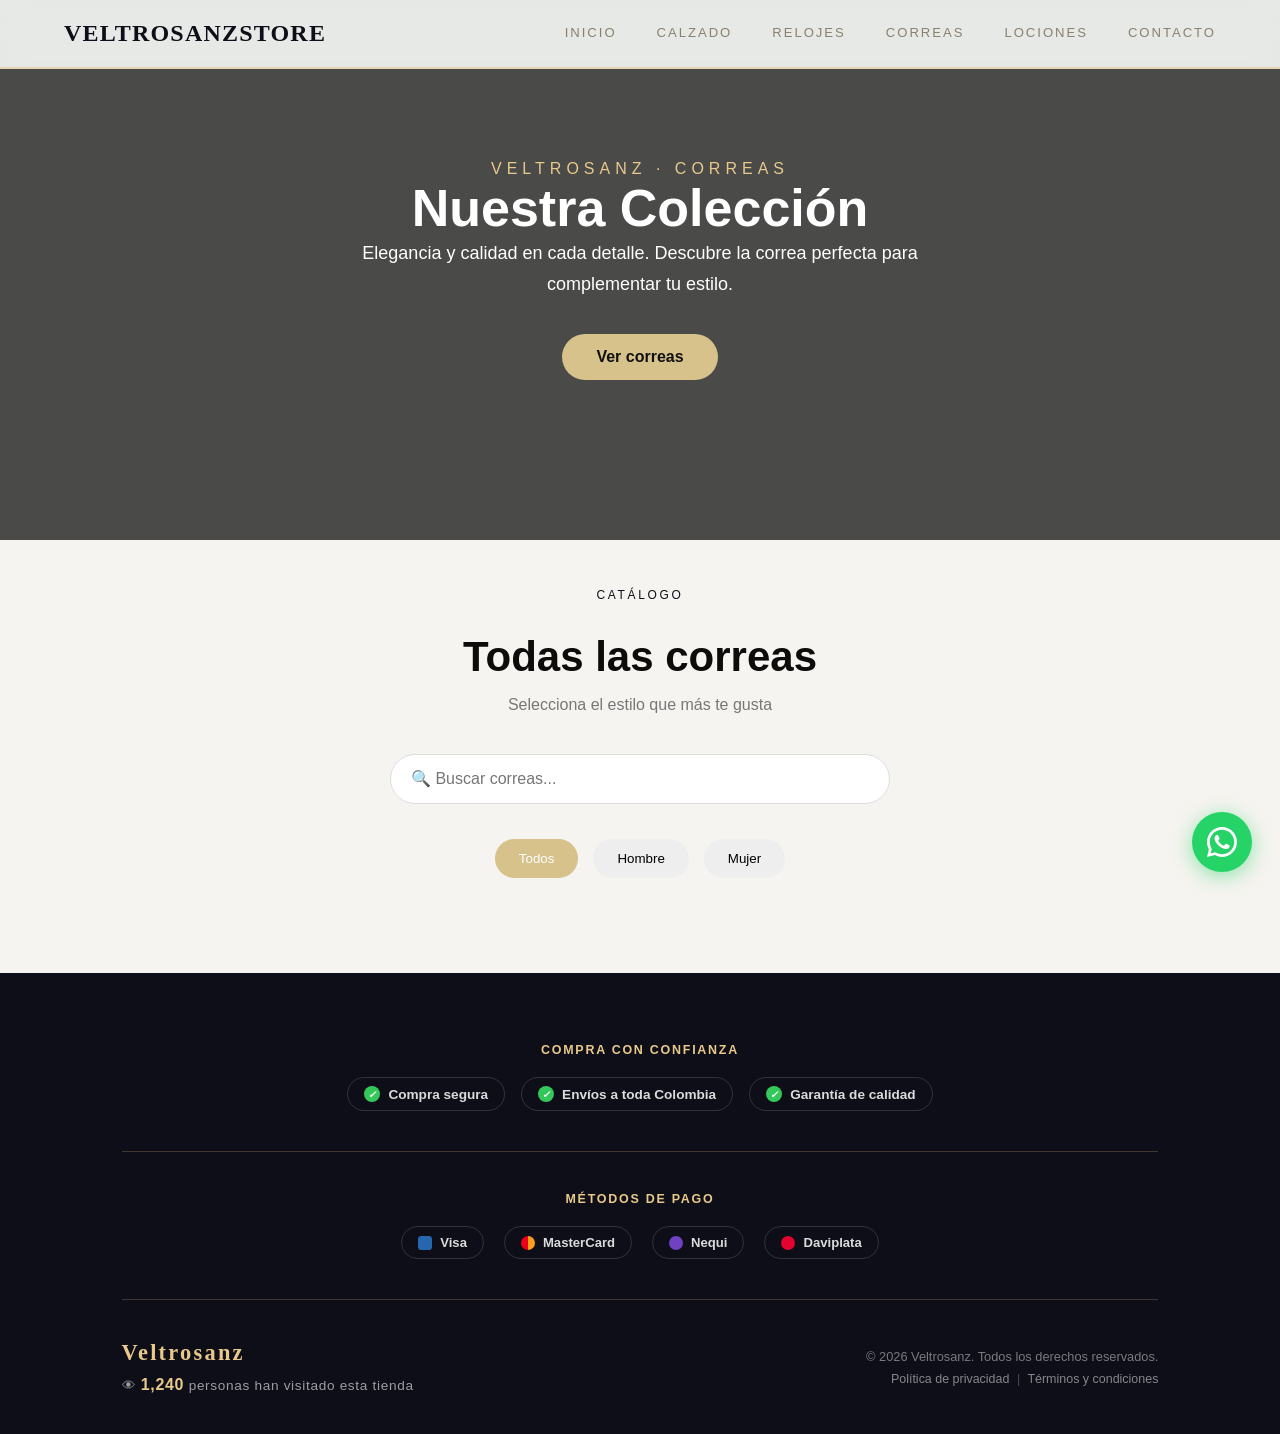
==== correas.html @ b8c17ae1 "Categoria correas integrada en el catalogo" ====
<!DOCTYPE html>
<html lang="es">

<head>
    <meta charset="UTF-8">
    <meta name="viewport" content="width=device-width, initial-scale=1.0">
    <title>Correas | Veltrosanz</title>
    <link rel="stylesheet" href="style.css">
    <link rel="stylesheet" href="https://cdnjs.cloudflare.com/ajax/libs/font-awesome/6.5.2/css/all.min.css">
</head>

<body>

    <!-- ===== NAVBAR ===== -->
    <header class="navbar-wrapper">
        <a href="index.html" class="logo">VELTROSANZSTORE</a>
        <span class="menu-icono" id="menu-btn">☰ Menú</span>
        <nav class="navbar" id="menu-nav" aria-label="Navegación principal">
            <ul>
                <li><a href="index.html">Inicio</a></li>
                <li><a href="calzado.html">Calzado</a></li>
                <li><a href="relojes.html">Relojes</a></li>
                <li><a href="correas.html" class="active">Correas</a></li>

                <li><a href="lociones.html">Lociones</a></li>
                <li><a href="https://wa.me/573118378752" target="_blank">Contacto</a></li>
            </ul>
        </nav>
    </header>

    <!-- ===== BANNER ===== -->
    <section class="category-banner" style="
        background: linear-gradient(rgba(0,0,0,.45), rgba(0,0,0,.45)),
        url('images/imagenes correas/correa-01.jpg');
        background-size: cover;
        background-position: center;">
        <div class="category-content">
            <span>Veltrosanz · Correas</span>
            <h1>Nuestra Colección</h1>
            <p>Elegancia y calidad en cada detalle. Descubre la correa perfecta para complementar tu estilo.</p>
            <a href="#catalogo-correas" class="btn-banner">Ver correas</a>
        </div>
    </section>

    <!-- ===== CATÁLOGO ===== -->
    <section class="catalogo" id="catalogo-correas">
        <div class="catalogo-header">
            <span class="section-label">Catálogo</span>
            <h2>Todas las correas</h2>
            <p>Selecciona el estilo que más te gusta</p>
        </div>

        <div class="buscar">
            <input type="text" id="buscador" placeholder="🔍 Buscar correas..." oninput="filtrarPorBusqueda()">
        </div>

        <div class="filtros">
            <button class="filtro-btn active" data-categoria="todos" onclick="filtrar(this,'todos')">Todos</button>
            <button class="filtro-btn" data-categoria="hombre" onclick="filtrar(this,'hombre')">Hombre</button>
            <button class="filtro-btn" data-categoria="mujer" onclick="filtrar(this,'mujer')">Mujer</button>
        </div>

        <!-- Las tarjetas se generan automáticamente desde script.js (ver productoscorreas) -->
        <div class="productos-grid" id="productos-grid" data-tipo="correas"></div>
    </section>

    <!-- ===== FOOTER ===== -->
    <footer class="footer" id="contacto">
        <div class="footer-container container">

            <div class="footer-section footer-trust">
                <h5>Compra con confianza</h5>
                <div class="footer-trust-items">
                    <span class="trust-badge"><i class="trust-icon"></i>Compra segura</span>
                    <span class="trust-badge"><i class="trust-icon"></i>Envíos a toda Colombia</span>
                    <span class="trust-badge"><i class="trust-icon"></i>Garantía de calidad</span>
                </div>
            </div>

            <div class="footer-divider"></div>

            <div class="footer-section footer-payment">
                <h5>Métodos de pago</h5>
                <div class="footer-payment-items">
                    <span class="payment-badge"><i class="payment-icon visa"></i>Visa</span>
                    <span class="payment-badge"><i class="payment-icon mastercard"></i>MasterCard</span>
                    <span class="payment-badge"><i class="payment-icon nequi"></i>Nequi</span>
                    <span class="payment-badge"><i class="payment-icon daviplata"></i>Daviplata</span>
                </div>
            </div>

            <div class="footer-divider"></div>

            <div class="footer-bottom">
                <div class="footer-bottom-left">
                    <span class="footer-logo">Veltrosanz</span>
                    <div class="footer-visitas">
                        👁 <span id="visit-count">0</span> personas han visitado esta tienda
                    </div>
                </div>
                <div class="footer-bottom-right">
                    <p>&copy; 2026 Veltrosanz. Todos los derechos reservados.</p>
                    <div class="footer-legal">
                        <a href="politica-privacidad.html">Política de privacidad</a> <span
                            class="footer-legal-sep">|</span> <a href="terminos-condiciones.html">Términos y
                            condiciones</a>
                    </div>
                </div>
            </div>

        </div>
    </footer>

    <!-- ===== BOTÓN VOLVER ARRIBA ===== -->
    <button id="back-to-top" class="back-to-top" aria-label="Volver arriba">
        <svg viewBox="0 0 24 24" width="22" height="22" fill="none" stroke="currentColor" stroke-width="2.5"
            stroke-linecap="round" stroke-linejoin="round">
            <path d="M12 19V5" />
            <path d="M5 12l7-7 7 7" />
        </svg>
    </button>

    <!-- BOTÓN FLOTANTE WA -->
    <a href="https://wa.me/573118378752?text=%C2%A1Hola%21%20Estoy%20interesado%20en%20sus%20productos%20%F0%9F%98%8A"
        target="_blank" class="whatsapp-float" aria-label="WhatsApp">
        <svg viewBox="0 0 24 24" width="30" height="30" fill="white">
            <path
                d="M17.472 14.382c-.297-.149-1.758-.867-2.03-.967-.273-.099-.471-.148-.67.15-.197.297-.767.966-.94 1.164-.173.199-.347.223-.644.075-.297-.15-1.255-.463-2.39-1.475-.883-.788-1.48-1.761-1.653-2.059-.173-.297-.018-.458.13-.606.134-.133.298-.347.446-.52.149-.174.198-.298.298-.497.099-.198.05-.371-.025-.52-.075-.149-.669-1.612-.916-2.207-.242-.579-.487-.5-.669-.51-.173-.008-.371-.01-.57-.01-.198 0-.52.074-.792.372-.272.297-1.04 1.016-1.04 2.479 0 1.462 1.065 2.875 1.213 3.074.149.198 2.096 3.2 5.077 4.487.709.306 1.262.489 1.694.625.712.227 1.36.195 1.871.118.571-.085 1.758-.719 2.006-1.413.248-.694.248-1.289.173-1.413-.074-.124-.272-.198-.57-.347z" />
            <path
                d="M12 0C5.373 0 0 5.373 0 12c0 2.126.555 4.121 1.526 5.853L0 24l6.335-1.502A11.945 11.945 0 0012 24c6.627 0 12-5.373 12-12S18.627 0 12 0zm0 21.818a9.814 9.814 0 01-5.006-1.369l-.359-.214-3.727.884.934-3.614-.235-.372A9.817 9.817 0 012.182 12C2.182 6.57 6.57 2.182 12 2.182S21.818 6.57 21.818 12 17.43 21.818 12 21.818z" />
        </svg>
    </a>

    <script src="script.js"></script>
</body>

</html>
---- style.css ----
@import url('https://fonts.googleapis.com/css2?family=Poppins:wght@100;200;300;400;500;600;700;800;900&display=swap');

/* ===== RESET & VARIABLES ===== */
*,
*::before,
*::after {
    margin: 0;
    padding: 0;
    box-sizing: border-box;
}

:root {
    --color-bg: #f6f4f0;
    --color-surface: #e5e6f2;
    --color-card: #ddd9d1;
    --color-accent: #0d0e17;
    --color-accent-light: #e8c98a;
    --color-text: #0e0b0b;
    --color-text-muted: #8a8070;
    --color-border: #71afdc;
    --font-display: 'Playfair Display', serif;
    --font-body: 'DM Sans', sans-serif;
    --transition: all 0.35s cubic-bezier(0.4, 0, 0.2, 1);
}

html {
    scroll-behavior: smooth;
}

body {
    font-family: var(--font-body);
    background-color: var(--color-bg);
    color: var(--color-text);
    overflow-x: hidden;
}

a {
    text-decoration: none;
    color: inherit;
}

img {
    max-width: 100%;
    display: block;
}

.container {
    width: 90%;
    max-width: 1200px;
    margin: 0 auto;
}

/* ===== BOTÓN GLOBAL ===== */
.btn-1 {
    display: inline-block;
    padding: 14px 36px;
    background: transparent;
    border: 1.5px solid var(--color-accent);
    color: var(--color-accent);
    font-family: var(--font-body);
    font-size: 0.85rem;
    font-weight: 500;
    letter-spacing: 0.18em;
    text-transform: uppercase;
    cursor: pointer;
    transition: var(--transition);
    position: relative;
    overflow: hidden;
    color: #111110;
    background: transparent;
}

/*==========================
         CUANDRO RECTANGULAR DEL BOTÓN
===========================*/
.btn-1 {
    background: #d0d6c2;
    color: #202332;
    border: 1px solid #e8c98a;
}

.btn-1::before {
    background: #202332;
}

.btn-1:hover {
    color: #ffffff;
}

.btn-1 span,
.btn-1 {
    position: relative;
    z-index: 1;
}

.btn-1:hover {
    color: var(--color-bg);
}

.btn-1:hover::before {
    transform: translateX(0);
}

/* ===== NAVBAR ===== */
.navbar-wrapper {
    position: fixed;
    top: 0;
    left: 0;
    right: 0;
    z-index: 100;
    padding: 20px 5%;
    display: flex;
    align-items: center;
    justify-content: space-between;
    background: rgba(244, 247, 244, 0.92);
    backdrop-filter: blur(14px);
    -webkit-backdrop-filter: blur(14px);
    border-bottom: 2px solid rgba(232, 201, 138, 0.55);
    transition: var(--transition);
    overflow: visible;
    min-width: 0;
}

.logo {
    font-family: var(--font-display);
    font-size: 1.5rem;
    font-weight: 700;
    color: var(--color-accent);
    letter-spacing: 0.05em;
    z-index: 101;
}

.navbar {
    flex-shrink: 0;
}

.navbar ul {
    list-style: none;
    display: flex;
    gap: 40px;
    flex-wrap: nowrap;
    white-space: nowrap;
}

.navbar ul li a {
    font-size: 0.82rem;
    font-weight: 400;
    letter-spacing: 0.15em;
    text-transform: uppercase;
    color: var(--color-text-muted);
    transition: var(--transition);
    position: relative;
    padding-bottom: 4px;
    display: inline-block;
}

.navbar ul li a::after {
    content: '';
    position: absolute;
    bottom: 0;
    left: 0;
    width: 0;
    height: 1.5px;
    background: var(--color-accent-light);
    transition: var(--transition);
}

.navbar ul li a:hover {
    color: var(--color-accent);
    transform: scale(1.08);
}

.navbar ul li a:hover::after {
    width: 100%;
}

#menu-toggle {
    position: absolute;
    opacity: 0;
    width: 0;
    height: 0;
    pointer-events: none;
}

/*==========================
        HERO
===========================*/

.header {
    width: 100%;
    min-height: 100vh;
    display: flex;
    justify-content: center;
    align-items: flex-start;
    background:
        linear-gradient(rgba(0, 0, 0, .55), rgba(0, 0, 0, .55)),
        url(images/imagenes/fondo.jpg);
    background-size: cover;
    background-position: center;
    background-repeat: no-repeat;
}

/* FIX: antes .hero-content tenía min-height:100vh y justify-content:flex-start,
   eso dejaba un espacio en blanco enorme debajo del logo porque la sección
   se veía obligada a medir la pantalla completa aunque el contenido
   (solo el logo) fuera mucho más bajo. Se quita el min-height para que
   la sección mida solo lo que necesita el logo. */
.hero-content {
    position: relative;
    z-index: 2;
    display: flex;
    flex-direction: column;
    justify-content: flex-start;
    align-items: center;
    text-align: center;
    padding: 0;
    max-width: 100%;
    width: 100%;
    margin: 0;
}

.hero-logo {
    width: 100%;
    line-height: 0;
    margin-top: 70px;
    /* altura del navbar */
}

.hero-logo img {
    width: 100%;
    max-width: 100%;
    height: auto;
    object-fit: cover;
    display: block;
}

.hero-cta {
    display: flex;
    justify-content: center;
    margin-top: 32px;
}

/* ===== SECCIÓN ZAPATOS ===== */
.shoes {
    position: relative;
    padding: 100px 5%;
    background: var(--color-surface);
    overflow: hidden;
}

.shoes::before {
    content: "";
    position: absolute;
    inset: 0;
    background:
        linear-gradient(rgba(0, 0, 0, .55), rgba(0, 0, 0, .55)),
        url("images/imagenes/fondo-zapatos.jpg") center center / cover no-repeat;
    z-index: 0;
    pointer-events: none;
}

/* Textos sobre el fondo oscuro de .shoes ahora en blanco para mantener contraste */
.shoes-container .section-label {
    color: #d4af37;
}

.shoes-container h2 {
    color: #fff;
}

.shoes-container>p {
    color: rgba(255, 255, 255, 0.88);
}

.shoes-container {
    position: relative;
    z-index: 1;
    text-align: center;
}

.section-label {
    display: inline-block;
    font-size: 0.75rem;
    letter-spacing: 0.22em;
    text-transform: uppercase;
    color: var(--color-accent);
    margin-bottom: 16px;
}

.shoes-container h2,
.services-content h2 {
    font-family: var(--font-display);
    font-size: clamp(2rem, 4vw, 3.2rem);
    font-weight: 700;
    margin-bottom: 16px;
    line-height: 1.15;
}

.shoes-container>p,
.services-content>p {
    color: var(--color-text-muted);
    font-size: 1rem;
    max-width: 520px;
    margin: 0 auto 64px;
    line-height: 1.7;
}

/* ===== SLIDER DE ZAPATOS ===== */
.shoes-slider {
    position: relative;
    width: 100%;
    max-width: 560px;
    margin: 0 auto 40px;
}

.slider-track {
    position: relative;
    width: 100%;
    height: 420px;
    border-radius: 20px;
}

.shoes-card {
    position: absolute;
    inset: 0;
    background: var(--color-card);
    border: 1px solid var(--color-border);
    border-radius: 20px;
    padding: 36px 32px 32px;
    text-align: center;
    opacity: 0;
    pointer-events: none;
    transition: opacity 0.65s ease, transform 0.65s ease;
    transform: translateY(12px);
    overflow: hidden;
}

.shoes-card.slide-activa {
    opacity: 1;
    pointer-events: auto;
    transform: translateY(0);
}

.shoes-card:hover {
    box-shadow: 0 20px 48px rgba(7, 7, 7, 0.18);
}

/* ===== IMAGEN EN SLIDER ===== */
.card-img-wrapper {
    width: 100%;
    height: 220px;
    margin: 0 auto 22px;
    overflow: hidden;
    display: flex;
    align-items: center;
    justify-content: center;
    position: relative;
    z-index: 2;
    border-radius: 14px;
}

.shoes-card .card-img {
    width: 100%;
    height: 100%;
    object-fit: contain;
    transition: transform 0.45s ease;
}

.shoes-card:hover .card-img {
    transform: scale(1.06);
}

.shoes-card h3 {
    font-family: var(--font-display);
    font-size: 1.45rem;
    font-weight: 700;
    margin-bottom: 10px;
}

.shoes-card p {
    color: var(--color-text-muted);
    font-size: 0.95rem;
    line-height: 1.65;
}

/* ===== DOTS DEL SLIDER ===== */
.slider-dots {
    display: flex;
    justify-content: center;
    gap: 10px;
    margin-top: 20px;
}

.slider-dot {
    width: 10px;
    height: 10px;
    border-radius: 50%;
    background: var(--color-text-muted);
    cursor: pointer;
    transition: var(--transition);
    border: none;
    padding: 0;
    display: inline-block;
    opacity: 0.5;
}

.slider-dot.activa {
    background: var(--color-accent);
    width: 28px;
    border-radius: 5px;
    opacity: 1;
}

/* ===== BADGE AGOTADO ===== */
.badge-agotado {
    display: none;
    position: absolute;
    top: 14px;
    left: 14px;
    background: #b62e1f;
    color: #fff;
    font-size: 0.72rem;
    font-weight: 700;
    letter-spacing: 0.12em;
    text-transform: uppercase;
    padding: 4px 10px;
    border-radius: 3px;
    z-index: 10;
}

.shoes-card.agotado .badge-agotado {
    display: block;
}

.shoes-card.agotado .card-img-wrapper {
    filter: grayscale(100%);
    opacity: 0.55;
}

.shoes-card.agotado .talla-btn {
    opacity: 0.4;
    cursor: not-allowed;
    pointer-events: none;
}

.shoes-card.agotado .btn-whatsapp {
    background: #9e8c8c;
    cursor: pointer;
}

.shoes-card.agotado .btn-whatsapp:hover {
    background: #e60c0c;
    box-shadow: none;
    transform: none;
}

.shoes-card.agotado {
    border-color: #c0392b55;
}

/* ===== TALLAS ===== */
.tallas {
    margin: 16px 0 12px;
}

.talla-label {
    font-size: 0.78rem;
    letter-spacing: 0.12em;
    text-transform: uppercase;
    color: var(--color-text-muted);
    display: block;
    margin-bottom: 8px;
}

.tallas-group {
    display: flex;
    flex-wrap: wrap;
    gap: 6px;
    justify-content: center;
}

.talla-btn {
    width: 36px;
    height: 36px;
    border: 1.5px solid var(--color-accent);
    background: transparent;
    color: var(--color-accent);
    font-size: 0.78rem;
    font-weight: 600;
    cursor: pointer;
    transition: var(--transition);
    border-radius: 4px;
    font-family: var(--font-body);
}

.talla-btn:hover,
.talla-btn.activa {
    background: var(--color-accent);
    color: var(--color-bg);
}

.talla-alerta {
    font-size: 0.75rem;
    color: #e05c5c;
    margin-top: 6px;
    display: none;
}

.talla-alerta.visible {
    display: block;
}

/* ===== SERVICIOS ===== */
.services {
    padding: 100px 5%;
    background: var(--color-accent);
    position: relative;
    overflow: hidden;
}

.services::before {
    content: '';
    position: absolute;
    inset: 0;
    background: radial-gradient(ellipse at center, rgba(232, 201, 138, 0.08) 0%, transparent 70%);
    pointer-events: none;
}

.services-content {
    text-align: center;
    position: relative;
    z-index: 1;
}

.services-content .section-label {
    color: var(--color-accent-light);
}

.services-content h2 {
    color: #fff;
}

.services-content>p {
    color: rgba(255, 255, 255, 0.6);
    max-width: 520px;
    margin: 0 auto 40px;
}

.services-group {
    display: grid;
    grid-template-columns: repeat(3, 1fr);
    gap: 24px;
    margin: 56px 0;
}

.service-card {
    padding: 48px 32px;
    border: 1px solid rgba(232, 201, 138, 0.25);
    background: rgba(255, 255, 255, 0.04);
    transition: var(--transition);
    position: relative;
    overflow: hidden;
    border-radius: 2px;
}

.service-card::before {
    content: '';
    position: absolute;
    bottom: 0;
    left: 0;
    right: 0;
    height: 2px;
    background: var(--color-accent-light);
    transform: scaleX(0);
    transition: var(--transition);
}

.service-card:hover {
    background: rgba(232, 201, 138, 0.08);
    border-color: rgba(232, 201, 138, 0.5);
    transform: translateY(-6px);
}

.service-card:hover::before {
    transform: scaleX(1);
}

.service-icon {
    width: 52px;
    height: 52px;
    margin: 0 auto 24px;
    opacity: 0.9;
    transition: var(--transition);
    filter: invert(80%) sepia(40%) saturate(400%) hue-rotate(5deg);
}

.service-card:hover .service-icon {
    opacity: 1;
    transform: scale(1.1);
}

.service-card h3 {
    font-family: var(--font-display);
    font-size: 1.15rem;
    font-weight: 600;
    letter-spacing: 0.05em;
    color: #fff;
}

/* ===== FOOTER COMPLETO ===== */
.footer {
    padding: 70px 5% 40px;
    background: var(--color-accent);
    color: rgba(255, 255, 255, 0.7);
}

.footer-container {
    max-width: 1200px;
}

.footer-section {
    text-align: center;
}

/* --- Separador --- */
.footer-divider {
    height: 1px;
    background: rgba(232, 201, 138, 0.22);
    margin: 40px 0;
}

.footer-section h5 {
    font-family: var(--font-body);
    font-size: 0.78rem;
    font-weight: 700;
    letter-spacing: 0.14em;
    text-transform: uppercase;
    color: var(--color-accent-light);
    margin-bottom: 20px;
}

/* --- Compra con confianza --- */
.footer-trust-items {
    display: flex;
    justify-content: center;
    flex-wrap: wrap;
    gap: 16px;
}

.trust-badge {
    display: flex;
    align-items: center;
    gap: 8px;
    padding: 8px 16px;
    border: 1px solid rgba(255, 255, 255, 0.15);
    border-radius: 30px;
    font-size: 0.85rem;
    font-weight: 600;
    color: rgba(255, 255, 255, 0.85);
    transition: var(--transition);
    cursor: default;
}

.trust-icon {
    width: 16px;
    height: 16px;
    border-radius: 50%;
    background: #34c759;
    display: inline-flex;
    flex-shrink: 0;
    position: relative;
}

.trust-icon::before {
    content: '✓';
    position: absolute;
    inset: 0;
    display: flex;
    align-items: center;
    justify-content: center;
    color: #fff;
    font-size: 0.62rem;
    font-weight: 700;
}

.trust-badge:hover {
    transform: translateY(-3px) scale(1.04);
    border-color: var(--color-accent-light);
    background: rgba(232, 201, 138, 0.08);
    box-shadow: 0 8px 20px rgba(232, 201, 138, 0.18);
    color: #fff;
}

/* --- Métodos de pago --- */
.footer-payment-items {
    display: flex;
    justify-content: center;
    flex-wrap: wrap;
    gap: 20px;
}

.payment-badge {
    display: flex;
    align-items: center;
    gap: 8px;
    padding: 8px 16px;
    border: 1px solid rgba(255, 255, 255, 0.15);
    border-radius: 30px;
    font-size: 0.82rem;
    font-weight: 600;
    color: rgba(255, 255, 255, 0.85);
    transition: var(--transition);
    cursor: default;
}

.payment-badge:hover {
    transform: translateY(-3px) scale(1.04);
    border-color: var(--color-accent-light);
    background: rgba(232, 201, 138, 0.08);
    box-shadow: 0 8px 20px rgba(232, 201, 138, 0.18);
    color: #fff;
}

.payment-icon {
    width: 14px;
    height: 14px;
    border-radius: 3px;
    display: inline-block;
}

.payment-icon.visa {
    background: #2566af;
}

.payment-icon.mastercard {
    background: linear-gradient(90deg, #eb001b 50%, #f79e1b 50%);
    border-radius: 50%;
}

.payment-icon.nequi {
    background: #6f42c1;
    border-radius: 50%;
}

.payment-icon.daviplata {
    background: #e4032e;
    border-radius: 50%;
}

/* --- Barra inferior --- */
.footer-bottom {
    display: flex;
    justify-content: space-between;
    align-items: center;
    flex-wrap: wrap;
    gap: 24px;
}

.footer-bottom-left {
    text-align: left;
}

.footer-bottom-right {
    text-align: right;
}

.footer-logo {
    font-family: var(--font-display);
    font-size: 1.4rem;
    font-weight: 700;
    color: var(--color-accent-light);
    letter-spacing: 0.1em;
    display: block;
    margin-bottom: 10px;
}

/*===TEXTO DE COPYRIGHT===*/
.footer-bottom-right p {
    font-size: 0.8rem;
    color: rgba(255, 255, 255, 0.45);
    margin-bottom: 8px;
}

/* ===== TEXTO DE VISITAS ===== */
.footer-visitas {
    font-size: 0.85rem;
    color: rgba(255, 255, 255, 0.6);
    letter-spacing: 0.05em;
}

.footer-visitas span {
    color: var(--color-accent-light);
    font-weight: 700;
    font-size: 1rem;
}

.footer-legal {
    font-size: 0.78rem;
}

.footer-legal a {
    color: rgba(255, 255, 255, 0.5);
    transition: var(--transition);
}

.footer-legal a:hover {
    color: var(--color-accent-light);
}

.footer-legal-sep {
    color: rgba(255, 255, 255, 0.25);
    margin: 0 4px;
}

@media (max-width: 640px) {
    .footer-bottom {
        flex-direction: column;
        text-align: center;
    }

    .footer-bottom-left,
    .footer-bottom-right {
        text-align: center;
        width: 100%;
    }
}

/* --- Responsive footer --- */
@media (max-width: 640px) {
    .footer-payment-items {
        gap: 12px;
    }
}

/* ===== BOTÓN WHATSAPP ===== */
.shoes-card .btn-whatsapp {
    display: flex;
    align-items: center;
    justify-content: center;
    gap: 8px;
    width: 100%;
    margin-top: 16px;
    padding: 12px;
    background: #25D366;
    color: #fff;
    font-size: 0.8rem;
    font-weight: 600;
    letter-spacing: 0.05em;
    border-radius: 4px;
    transition: background 0.3s, transform 0.2s;
    cursor: pointer;
}

.shoes-card .btn-whatsapp:hover {
    background: #1ebe5d;
    transform: translateY(-2px);
    box-shadow: 0 8px 20px rgba(37, 211, 102, 0.35);
}

.shoes-card .btn-whatsapp svg {
    fill: #fff;
    flex-shrink: 0;
}

/* ===== ANIMACIONES ===== */
@keyframes fadeUp {
    from {
        opacity: 0;
        transform: translateY(30px)
    }

    to {
        opacity: 1;
        transform: translateY(0)
    }
}

@keyframes fadeIn {
    from {
        opacity: 0
    }

    to {
        opacity: 0.9
    }
}

@keyframes lineGrow {
    from {
        height: 0
    }

    to {
        height: 160px
    }
}

/* ===== RESPONSIVE ===== */
@media (max-width: 900px) {

    .services-group {
        grid-template-columns: repeat(2, 1fr);
    }

    .hero-image {
        display: none;
    }

    .hero-content {
        max-width: 100%;
    }
}

/* FUERA del @media — línea antes del 240 */
.menu-icono {
    display: none;
    color: var(--color-text);
}

@media (max-width: 640px) {
    .menu-icono {
        display: block;
        cursor: pointer;
    }

    .navbar-wrapper {
        padding: 14px 5%;
    }

    .navbar {
        position: fixed;
        top: 0;
        right: -100%;
        width: 75%;
        height: 100vh;
        background: var(--color-surface);
        border-left: 1px solid var(--color-border);
        display: flex;
        align-items: center;
        justify-content: center;
        transition: var(--transition);
        z-index: 200;
        /* ← antes era 100, ahora 200 */
    }

    .navbar ul {
        flex-direction: column;
        gap: 32px;
        text-align: center;
    }

    .navbar ul li a {
        font-size: 1rem;
    }

    .services-group {
        grid-template-columns: 1fr;
    }

    .slider-track {
        height: 370px;
    }

    .card-img-wrapper {
        height: 180px;
    }

    .footer {
        flex-direction: column;
        gap: 12px;
        text-align: center;
    }
}

/* ===== PÁGINAS LEGALES (Política de Privacidad / Términos y Condiciones) ===== */
.legal-page {
    padding: 140px 5% 100px;
    background: var(--color-bg);
}

.legal-container {
    max-width: 780px;
}

.legal-container .section-label {
    color: var(--color-accent);
}

.legal-container h1 {
    font-family: var(--font-display);
    font-size: clamp(2rem, 4vw, 2.8rem);
    font-weight: 700;
    margin: 10px 0 6px;
    line-height: 1.2;
}

.legal-updated {
    font-size: 0.85rem;
    color: var(--color-text-muted);
    margin-bottom: 36px;
}

.legal-container p {
    font-size: 1rem;
    line-height: 1.8;
    color: var(--color-text);
    margin-bottom: 18px;
}

.legal-container h2 {
    font-family: var(--font-display);
    font-size: 1.3rem;
    font-weight: 700;
    margin: 36px 0 12px;
}

.legal-container ul {
    margin: 0 0 18px 20px;
    line-height: 1.8;
}

.legal-container a {
    color: var(--color-accent);
    text-decoration: underline;
}

@media (max-width: 640px) {
    .legal-page {
        padding: 120px 6% 70px;
    }
}

/* ===== BOTÓN FLOTANTE WHATSAPP ===== */
.whatsapp-float {
    position: fixed;
    bottom: 28px;
    right: 28px;
    width: 60px;
    height: 60px;
    background: #25D366;
    border-radius: 50%;
    display: flex;
    align-items: center;
    justify-content: center;
    box-shadow: 0 4px 20px rgba(37, 211, 102, 0.5);
    z-index: 999;
    transition: transform 0.3s ease, box-shadow 0.3s ease;
}

.whatsapp-float:hover {
    transform: scale(1.1);
    box-shadow: 0 6px 28px rgba(37, 211, 102, 0.7);
}

/* ===== BOTÓN VOLVER ARRIBA ===== */
.back-to-top {
    position: fixed;
    bottom: 100px;
    right: 35px;
    width: 46px;
    height: 46px;
    border: 1px solid rgba(232, 201, 138, 0.4);
    border-radius: 50%;
    background: var(--color-accent);
    color: var(--color-accent-light);
    display: flex;
    align-items: center;
    justify-content: center;
    cursor: pointer;
    z-index: 998;
    opacity: 0;
    pointer-events: none;
    transform: translateY(10px);
    transition: var(--transition);
}

.back-to-top.visible {
    opacity: 1;
    pointer-events: auto;
    transform: translateY(0);
}

.back-to-top:hover {
    background: var(--color-accent-light);
    color: var(--color-accent);
    transform: translateY(-3px) scale(1.08);
    box-shadow: 0 8px 20px rgba(232, 201, 138, 0.35);
}

@media (max-width: 640px) {
    .back-to-top {
        bottom: 96px;
        right: 37px;
        width: 42px;
        height: 42px;
    }
}

/*==============================
    PROMOCIONES Y COMBOS
==============================*/

.promos {
    padding: 100px 5%;
    background: var(--color-bg);
    text-align: center;
}

.promos-container {
    text-align: center;
}

.promos .section-label {
    color: var(--color-accent);
}

.promos h2 {
    font-family: var(--font-display);
    font-size: clamp(2rem, 4vw, 3.2rem);
    font-weight: 700;
    margin-bottom: 48px;
    line-height: 1.15;
}

.promos-slider {
    position: relative;
    max-width: 900px;
    margin: 0 auto;
}

.promo-track {
    position: relative;
    width: 100%;
    height: 280px;
}

.promo-slide {
    position: absolute;
    inset: 0;
    background: var(--color-accent);
    color: #fff;
    border-radius: 20px;
    padding: 36px 90px;
    display: flex;
    flex-direction: column;
    align-items: center;
    justify-content: center;
    text-align: center;
    opacity: 0;
    pointer-events: none;
    transition: opacity 0.6s ease, transform 0.6s ease;
    transform: translateY(12px);
}

.promo-slide.promo-activa {
    opacity: 1;
    pointer-events: auto;
    transform: translateY(0);
}

.promo-tag {
    display: inline-block;
    background: var(--color-accent-light);
    color: var(--color-accent);
    font-size: 0.72rem;
    font-weight: 700;
    letter-spacing: 0.12em;
    text-transform: uppercase;
    padding: 4px 14px;
    border-radius: 20px;
    margin-bottom: 14px;
}

.promo-slide h3 {
    font-family: var(--font-display);
    font-size: 1.6rem;
    font-weight: 700;
    margin-bottom: 10px;
}

.promo-slide p {
    font-size: 0.92rem;
    color: rgba(255, 255, 255, 0.75);
    margin-bottom: 20px;
    max-width: 420px;
    line-height: 1.6;
}

.promo-arrow {
    position: absolute;
    top: 50%;
    transform: translateY(-50%);
    background: rgba(255, 255, 255, 0.08);
    color: var(--color-accent-light);
    border: 1px solid rgba(232, 201, 138, 0.4);
    width: 42px;
    height: 42px;
    border-radius: 50%;
    font-size: 1.3rem;
    line-height: 1;
    cursor: pointer;
    display: flex;
    align-items: center;
    justify-content: center;
    transition: var(--transition);
    z-index: 2;
}

.promo-arrow-left {
    left: 16px;
}

.promo-arrow-right {
    right: 16px;
}

.promo-arrow:hover {
    background: var(--color-accent-light);
    color: var(--color-accent);
    transform: translateY(-50%) scale(1.1);
}

.promo-dots {
    margin-top: 28px;
    display: flex;
    justify-content: center;
    gap: 10px;
}

.promo-dot {
    width: 10px;
    height: 10px;
    border-radius: 50%;
    background: var(--color-text-muted);
    opacity: 0.5;
    cursor: pointer;
    border: none;
    padding: 0;
    transition: var(--transition);
}

.promo-dot.activa {
    background: var(--color-accent-light);
    width: 26px;
    border-radius: 5px;
    opacity: 1;
}

@media (max-width: 640px) {
    .promo-track {
        height: 340px;
    }

    .promo-slide {
        padding: 28px 56px;
    }

    .promo-arrow {
        width: 34px;
        height: 34px;
        font-size: 1.1rem;
    }

    .promo-arrow-left {
        left: 8px;
    }

    .promo-arrow-right {
        right: 8px;
    }
}

/*==============================
    NUESTRA COLECCIÓN
==============================*/

.collection {
    padding: 100px 5%;
    background: #f8f6f2;
}

.collection .container {
    max-width: 1200px;
    margin: auto;
    text-align: center;
}

.collection h2 {
    font-size: 48px;
    margin: 15px 0;
    color: #111;
}

.collection-text {
    font-size: 18px;
    color: #6b6b6b;
    max-width: 650px;
    line-height: 1.7;
    margin-left: auto;
    margin-right: auto;
}

.collection-grid {
    margin-top: 70px;
    display: grid;
    grid-template-columns: repeat(3, 1fr);
    gap: 30px;
}

.collection-card {
    position: relative;
    height: 420px;
    border-radius: 18px;
    overflow: hidden;
    text-decoration: none;
    box-shadow: 0 18px 35px rgba(0, 0, 0, .12);
    transition: .4s ease;
}

.collection-card img {
    width: 100%;
    height: 100%;
    object-fit: cover;
    transition: .5s ease;
}

.collection-overlay {
    position: absolute;
    inset: 0;
    display: flex;
    flex-direction: column;
    justify-content: flex-end;
    padding: 30px;
    background: linear-gradient(transparent 30%,
            rgba(0, 0, 0, .78));
}

.collection-overlay h3 {
    color: #fff;
    font-size: 34px;
    margin-bottom: 8px;
}

.collection-overlay p {
    color: #ddd;
    margin-bottom: 12px;
}

.collection-overlay span {
    color: #e8c98a;
    font-weight: 600;
    letter-spacing: 1px;
}

.collection-card:hover {
    transform: translateY(-10px);
}

.collection-card:hover img {
    transform: scale(1.08);
}

@media(max-width:900px) {

    .collection-grid {
        grid-template-columns: 1fr;
    }

    .collection-card {
        height: 320px;
    }
}

/*====================================
        BANNER CATEGORÍA
=====================================*/

.category-banner {

    height: 60vh;

    background:
        linear-gradient(rgba(0, 0, 0, .45), rgba(0, 0, 0, .45)),
        url("images/imagenes calzado/calzado-01.jpg");

    background-size: cover;

    background-position: center;

    position: relative;

    display: flex;

    justify-content: center;

    align-items: center;

}

.category-banner::before {

    content: "";

    position: absolute;

    inset: 0;

    background: rgba(0, 0, 0, .45);

}

.category-content {

    position: relative;

    text-align: center;

    color: #fff;

    z-index: 2;

}

.category-content span {

    letter-spacing: 5px;

    text-transform: uppercase;

    color: #e8c98a;

}

.category-content h1 {
    font-size: 52px;
}

.category-content p {
    font-size: 18px;
    max-width: 650px;
    margin: auto;
    line-height: 1.7;
}

.btn-banner {

    display: inline-block;

    margin-top: 35px;

    padding: 14px 34px;

    background: #d6c28a;

    color: #111;

    text-decoration: none;

    border-radius: 40px;

    font-weight: 600;

    transition: .3s;

}

.btn-banner:hover {

    background: #fff;

    transform: translateY(-3px);

}

.catalogo {
    padding: 45px 5%;
}

.catalogo-header {

    text-align: center;

    margin-bottom: 40px;

}

.catalogo-header h2 {

    font-size: 42px;

    margin: 15px 0;

}

.catalogo-header p {

    color: #777;

}

.buscar {

    max-width: 500px;

    margin: 35px auto;

}

.buscar input {

    width: 100%;

    padding: 15px 20px;

    border: 1px solid #ddd;

    border-radius: 40px;

    font-size: 16px;

    outline: none;

}

.filtros {

    display: flex;

    justify-content: center;

    gap: 15px;

    flex-wrap: wrap;

    margin-top: 30px;

}

.filtro-btn {

    padding: 12px 24px;

    border: none;

    background: #eee;

    border-radius: 40px;

    cursor: pointer;

    transition: .3s;

}

.filtro-btn:hover {

    background: #d6c28a;

    color: #fff;

}

.filtro-btn.active {

    background: #d6c28a;

    color: #fff;

}

.productos-grid {
    display: grid;
    grid-template-columns: repeat(auto-fit, minmax(300px, 1fr));
    gap: 30px;
    margin-top: 50px;
}

.producto-card {
    background: #fff;
    border-radius: 20px;
    overflow: hidden;
    box-shadow: 0 10px 30px rgba(0, 0, 0, .12);
    transition: .3s;
    display: flex;
    flex-direction: column;
    height: 100%;
}

.producto-card img {
    width: 100%;
    height: 320px;
    object-fit: contain;
    background: #f4f2ee;
    display: block;
}

.producto-info {
    padding: 20px;
    display: flex;
    flex-direction: column;
    flex: 1;
}

.producto-info h3 {
    font-size: 28px;
    line-height: 1.2;
    min-height: 2.4em;
    display: flex;
    align-items: flex-start;
    margin-bottom: 10px;
}

.producto-info p {
    margin: 8px 0;
}

.producto-btns {
    display: flex;
    align-items: center;
    gap: 10px;
    margin-top: auto;
    padding-top: 20px;
}

/* Precio centrado en su propia línea, arriba de los botones */
.producto-precio-centrado {
    text-align: center;
    font-size: 22px;
    font-weight: 700;
    color: #d6c28a;
    margin: 8px 0;
}

.producto-btns a {
    flex: 1;
    text-align: center;
    text-decoration: none;
    padding: 12px;
    border-radius: 8px;
    background: #d6c28a;
    color: #111;
    font-weight: 600;
    transition: .25s ease;
}

.producto-btns a:hover {
    transform: translateY(-4px);
    box-shadow: 0 10px 22px rgba(214, 194, 138, 0.5);
    background: #e8c98a;
}

.producto-btns a.btn-wa-card {
    background: #25D366;
    color: #fff;
    display: flex;
    align-items: center;
    justify-content: center;
    gap: 6px;
}

.producto-btns a.btn-wa-card:hover {
    background: #1ebe5d;
    box-shadow: 0 10px 22px rgba(37, 211, 102, 0.45);
}

/*===COLOR DE PRECIO DE PRODUCTO TENIS===*/
.producto-card p {

    font-size: 22px;

    color: #d6c28a;

    font-weight: 700;

    margin: 10px 0;

}

/*===BOTÓN DISPONIBLE ===*/
.disponible {

    display: inline-block;

    padding: 6px 14px;

    background: #28a745;

    color: #fff;

    border-radius: 30px;

    font-size: 14px;

    text-align: center;

    margin-bottom: 18px;

}

.producto-card .disponible,
.producto-card .agotado-badge {
    display: block;
    width: 100%;
}

.agotado-badge {
    display: inline-block;
    padding: 6px 14px;
    background: #b62e1f;
    color: #fff;
    border-radius: 30px;
    font-size: 14px;
    margin-bottom: 18px;
    text-align: center;
}

.producto-card:has(.agotado-badge) img {
    filter: grayscale(60%);
    opacity: 0.75;
}

.producto-info {

    padding: 22px;

}

.producto-detalle {

    width: 90%;

    max-width: 1200px;

    margin: 80px auto;

    display: grid;

    grid-template-columns: 1fr 1fr;

    gap: 60px;

    align-items: center;

}

.volver-wrapper {
    grid-column: 1 / -1;
    margin-bottom: -10px;
}

.btn-volver {
    display: inline-flex;
    align-items: center;
    gap: 8px;
    background: transparent;
    border: 1.5px solid var(--color-accent);
    color: var(--color-accent);
    padding: 10px 20px;
    border-radius: 30px;
    font-family: var(--font-body);
    font-size: 0.85rem;
    font-weight: 600;
    cursor: pointer;
    transition: var(--transition);
}

.btn-volver:hover {
    background: var(--color-accent);
    color: #fff;
    transform: translateY(-3px);
    box-shadow: 0 10px 20px rgba(13, 14, 23, 0.25);
}

.producto-imagen img {

    width: 100%;

    border-radius: 20px;

    box-shadow: 0 15px 35px rgba(0, 0, 0, .15);

}

.marca {

    color: #d6c28a;

    letter-spacing: 4px;

    font-weight: bold;

}

.producto-info h1 {

    font-size: 50px;

    margin: 20px 0;

}

.producto-info h2 {

    color: #d6c28a;

    margin-bottom: 20px;

}

.tallas {

    display: flex;

    gap: 10px;

    margin: 20px 0;

    flex-wrap: wrap;

}

.tallas button {

    width: 50px;

    height: 50px;

    border: 1px solid #ccc;

    background: #fff;

    cursor: pointer;

    border-radius: 10px;

    transition: .3s;

}

.tallas button:hover {

    background: #d6c28a;

    color: #fff;

    transform: translateY(-4px);

    box-shadow: 0 10px 18px rgba(214, 194, 138, 0.45);

}

.btn-whatsapp {

    display: flex;

    align-items: center;

    justify-content: center;

    gap: 10px;

    margin-top: 30px;

    background: #25D366;

    color: #fff;

    padding: 16px 35px;

    border-radius: 40px;

    text-decoration: none;

    font-weight: bold;

    transition: .3s ease;

}

.btn-whatsapp:hover {
    transform: translateY(-4px);
    box-shadow: 0 12px 26px rgba(37, 211, 102, 0.45);
    background: #1ebe5d;
}

.tallas button.activa {

    background: #53cc59;

    color: #0e0d0d;

    border-color: #f3b50b;

}

/* En la sección de producto-detalle */
.producto-detalle .talla-btn {
    width: 50px;
    height: 50px;
    border: 1px solid #ccc;
    background: #fff;
    cursor: pointer;
    border-radius: 10px;
    transition: .3s;
    font-size: 0.9rem;
    font-weight: 600;
}

.producto-detalle .talla-btn:hover,
.producto-detalle .talla-btn.activa {
    background: #d6c28a;
    color: #fff;
    border-color: #d6c28a;
    transform: translateY(-4px);
    box-shadow: 0 10px 18px rgba(214, 194, 138, 0.45);
}

/* ===== RESPONSIVE — PÁGINAS DE CATÁLOGO Y DETALLE ===== */
@media (max-width: 900px) {
    .producto-detalle {
        grid-template-columns: 1fr;
        gap: 30px;
        margin: 50px auto;
    }

    .volver-wrapper {
        margin-bottom: 0;
    }

    .category-content h1 {
        font-size: 36px;
    }

    .productos-grid {
        grid-template-columns: 1fr;
    }
}
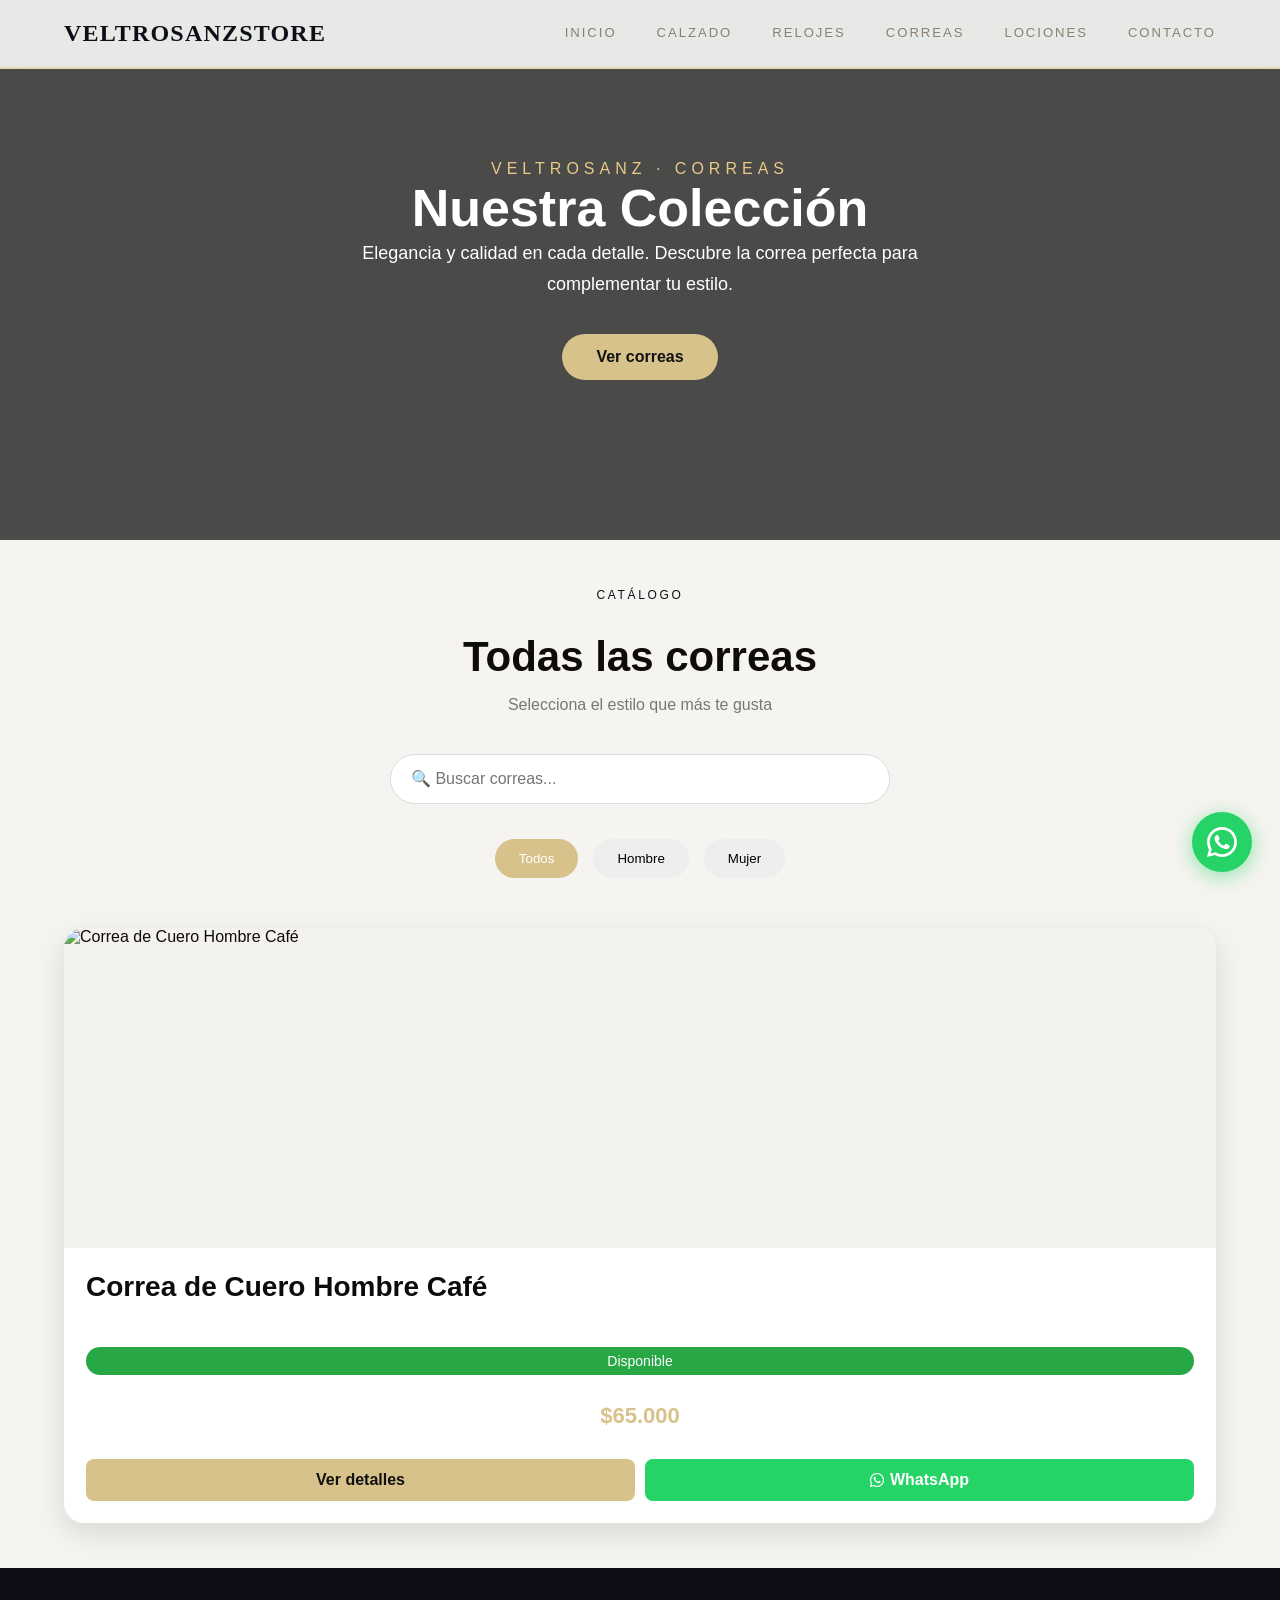
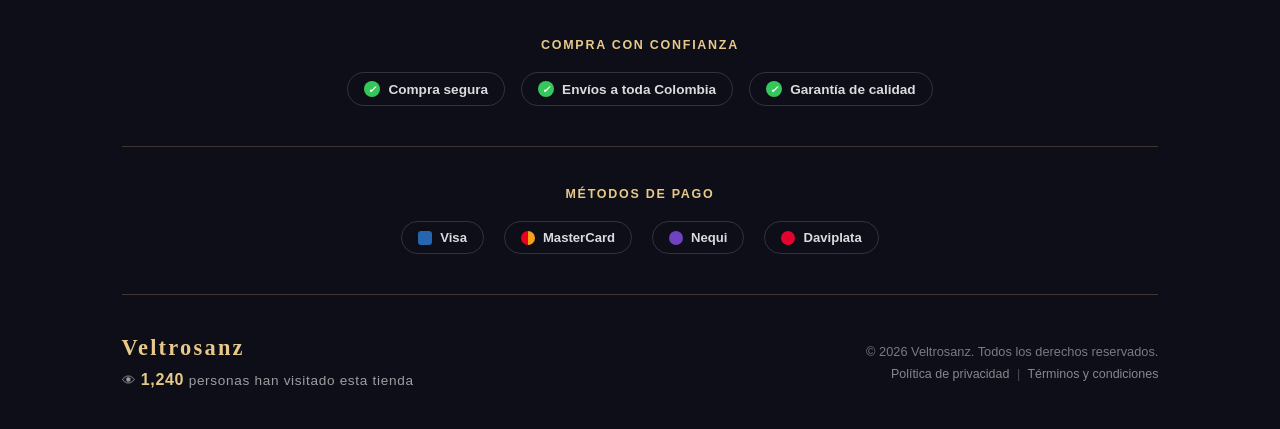
==== commit f0dd4344: "separé el inventario en data.js" ====
--- a/correas.html
+++ b/correas.html
@@ -131,7 +131,7 @@
         </svg>
     </a>
 
-    <script src="script.js"></script>
-</body>
+<script src="data.js"></script>
+<script src="script.js"></script></body>
 
 </html>
